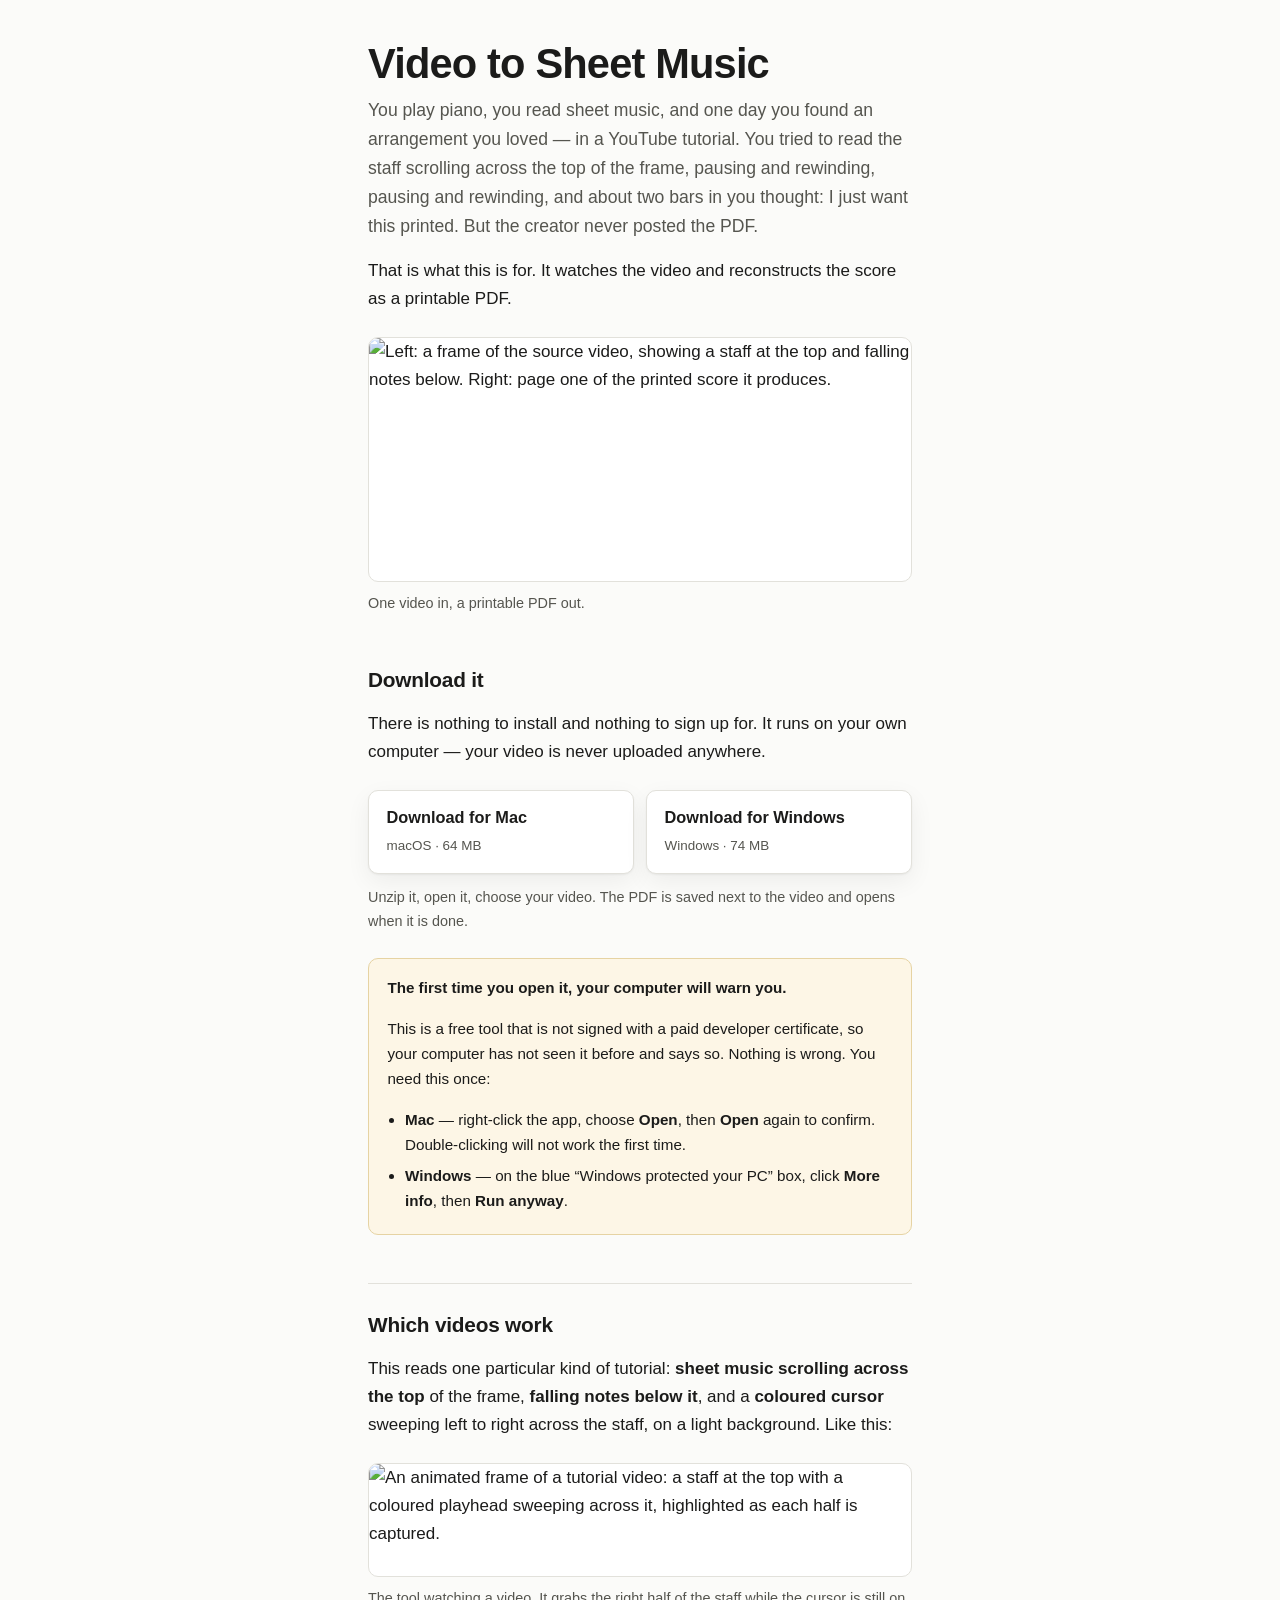
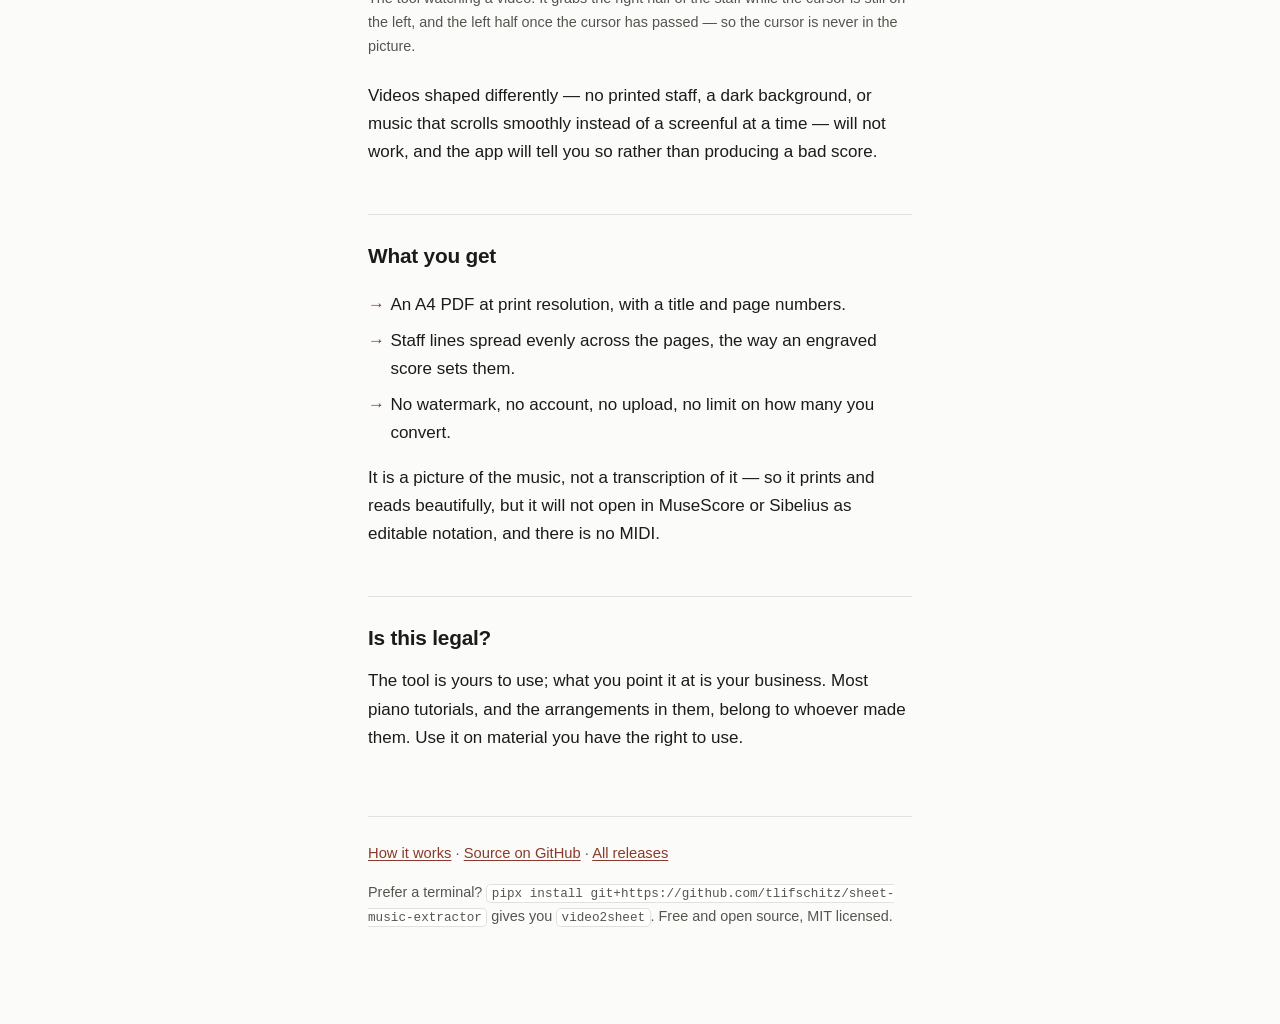
==== site/index.html @ eab3653b "feat: add the landing site for video2sheet.tlifschitz.com The app existed but the only way to find i" ====
<!doctype html>
<html lang="en">
<head>
<meta charset="utf-8">
<meta name="viewport" content="width=device-width, initial-scale=1">
<title>Video to Sheet Music</title>
<meta name="description" content="Turn a piano tutorial video into a printable PDF score. Free, runs on your own computer, nothing to install.">
<meta property="og:title" content="Video to Sheet Music">
<meta property="og:description" content="Turn a piano tutorial video into a printable PDF score.">
<meta property="og:image" content="images/before-after.png">
<link rel="stylesheet" href="style.css">
<link rel="icon" href="data:image/svg+xml,<svg xmlns='http://www.w3.org/2000/svg' viewBox='0 0 16 16'><text y='14' font-size='14'>&#127932;</text></svg>">
</head>
<body>

<header>
  <h1>Video to Sheet Music</h1>
  <p class="lede">
    You play piano, you read sheet music, and one day you found an arrangement
    you loved — in a YouTube tutorial. You tried to read the staff scrolling
    across the top of the frame, pausing and rewinding, pausing and rewinding,
    and about two bars in you thought: I just want this printed. But the
    creator never posted the PDF.
  </p>
  <p>That is what this is for. It watches the video and reconstructs the score as a printable PDF.</p>
</header>

<main>

<figure class="wide">
  <div class="scroll">
    <img src="images/before-after.png" width="1048" height="470"
         alt="Left: a frame of the source video, showing a staff at the top and falling notes below. Right: page one of the printed score it produces.">
  </div>
  <figcaption>One video in, a printable PDF out.</figcaption>
</figure>

<h2>Download it</h2>

<p>
  There is nothing to install and nothing to sign up for. It runs on your own
  computer — your video is never uploaded anywhere.
</p>

<div class="downloads">
  <a class="btn" id="mac"
     href="https://github.com/tlifschitz/sheet-music-extractor/releases/latest/download/Video-to-Sheet-Music-macOS.zip">
    <b>Download for Mac</b>
    <span>macOS · 64&nbsp;MB</span>
  </a>
  <a class="btn" id="win"
     href="https://github.com/tlifschitz/sheet-music-extractor/releases/latest/download/Video-to-Sheet-Music-Windows.zip">
    <b>Download for Windows</b>
    <span>Windows · 74&nbsp;MB</span>
  </a>
</div>

<p class="small soft">
  Unzip it, open it, choose your video. The PDF is saved next to the video and
  opens when it is done.
</p>

<div class="note">
  <p><b>The first time you open it, your computer will warn you.</b></p>
  <p>
    This is a free tool that is not signed with a paid developer certificate,
    so your computer has not seen it before and says so. Nothing is wrong. You
    need this once:
  </p>
  <ul>
    <li><b>Mac</b> — right-click the app, choose <b>Open</b>, then <b>Open</b> again to confirm. Double-clicking will not work the first time.</li>
    <li><b>Windows</b> — on the blue “Windows protected your PC” box, click <b>More info</b>, then <b>Run anyway</b>.</li>
  </ul>
</div>

<h2>Which videos work</h2>

<p>
  This reads one particular kind of tutorial: <b>sheet music scrolling across
  the top</b> of the frame, <b>falling notes below it</b>, and a
  <b>coloured cursor</b> sweeping left to right across the staff, on a light
  background. Like this:
</p>

<figure>
  <div class="scroll">
    <img src="images/detector.gif" width="760" height="158"
         alt="An animated frame of a tutorial video: a staff at the top with a coloured playhead sweeping across it, highlighted as each half is captured.">
  </div>
  <figcaption>
    The tool watching a video. It grabs the right half of the staff while the
    cursor is still on the left, and the left half once the cursor has passed —
    so the cursor is never in the picture.
  </figcaption>
</figure>

<p>
  Videos shaped differently — no printed staff, a dark background, or music
  that scrolls smoothly instead of a screenful at a time — will not work, and
  the app will tell you so rather than producing a bad score.
</p>

<h2>What you get</h2>

<ul class="plain">
  <li>An A4 PDF at print resolution, with a title and page numbers.</li>
  <li>Staff lines spread evenly across the pages, the way an engraved score sets them.</li>
  <li>No watermark, no account, no upload, no limit on how many you convert.</li>
</ul>

<p>
  It is a picture of the music, not a transcription of it — so it prints and
  reads beautifully, but it will not open in MuseScore or Sibelius as editable
  notation, and there is no MIDI.
</p>

<h2>Is this legal?</h2>

<p>
  The tool is yours to use; what you point it at is your business. Most piano
  tutorials, and the arrangements in them, belong to whoever made them. Use it
  on material you have the right to use.
</p>

</main>

<footer>
  <p>
    <a href="how-it-works.html">How it works</a> ·
    <a href="https://github.com/tlifschitz/sheet-music-extractor">Source on GitHub</a> ·
    <a href="https://github.com/tlifschitz/sheet-music-extractor/releases">All releases</a>
  </p>
  <p class="small">
    Prefer a terminal? <code>pipx install git+https://github.com/tlifschitz/sheet-music-extractor</code>
    gives you <code>video2sheet</code>. Free and open source, MIT licensed.
  </p>
</footer>

<script>
// Promote the button that matches the visitor's computer. Both links always
// work and both stay visible: platform detection is wrong often enough that
// hiding one would strand people on the wrong machine.
(function () {
  var ua = (navigator.userAgentData && navigator.userAgentData.platform)
        || navigator.platform || navigator.userAgent || "";
  var mac = /mac/i.test(ua);
  var win = /win/i.test(ua);
  if (mac === win) return;              // unknown, or somehow both: leave it alone
  var el = document.getElementById(mac ? "mac" : "win");
  if (el) el.classList.add("suggested");
})();
</script>

</body>
</html>
---- site/style.css ----
/* One stylesheet, no framework, no external requests. The page has to be fast
   for someone on a phone who just wants a PDF. */

:root {
  color-scheme: light dark;

  /* Light is the base. Both themes redefine these same names, so no colour is
     ever defined only inside a media query. */
  --bg: #fbfbf9;
  --panel: #ffffff;
  --ink: #1b1b1a;
  --ink-soft: #55554f;
  --rule: #e2e1db;
  --accent: #8a3a2c;
  --accent-ink: #ffffff;
  --warn-bg: #fdf6e6;
  --warn-rule: #e6d3a3;
  --shadow: 0 1px 2px rgba(0, 0, 0, .05), 0 8px 24px rgba(0, 0, 0, .06);
}

@media (prefers-color-scheme: dark) {
  :root {
    --bg: #16171a;
    --panel: #1e2024;
    --ink: #e8e8e4;
    --ink-soft: #a2a49e;
    --rule: #313339;
    --accent: #e08a72;
    --accent-ink: #1b1b1a;
    --warn-bg: #262218;
    --warn-rule: #4d4227;
    --shadow: 0 1px 2px rgba(0, 0, 0, .4), 0 8px 24px rgba(0, 0, 0, .35);
  }
}

* { box-sizing: border-box; }

body {
  margin: 0;
  padding: 0 1.25rem 5rem;
  background: var(--bg);
  color: var(--ink);
  font: 17px/1.65 -apple-system, BlinkMacSystemFont, "Segoe UI", Roboto,
        "Helvetica Neue", Arial, sans-serif;
  -webkit-text-size-adjust: 100%;
}

main, header, footer { max-width: 34rem; margin: 0 auto; }

/* Figures are allowed to break the measure, but they scroll inside their own
   box rather than pushing the page sideways. */
.wide { max-width: 60rem; }

h1 {
  font-size: clamp(1.9rem, 6vw, 2.6rem);
  line-height: 1.15;
  letter-spacing: -.02em;
  margin: 2.5rem 0 .5rem;
}
h2 {
  font-size: 1.3rem;
  letter-spacing: -.01em;
  margin: 3rem 0 .75rem;
  padding-top: 1.5rem;
  border-top: 1px solid var(--rule);
}
h2:first-of-type { border-top: 0; padding-top: 0; }
h3 { font-size: 1.02rem; margin: 1.75rem 0 .4rem; }

p { margin: 0 0 1rem; }
.lede { font-size: 1.1rem; color: var(--ink-soft); }
.soft { color: var(--ink-soft); }
.small { font-size: .9rem; }

a { color: var(--accent); text-underline-offset: .15em; }
a:hover { text-decoration-thickness: 2px; }

img { max-width: 100%; height: auto; display: block; }

figure { margin: 1.5rem 0; }
figure .scroll { overflow-x: auto; border: 1px solid var(--rule); border-radius: 10px;
                 background: var(--panel); }
figure img { border-radius: 9px; }
figcaption { margin-top: .6rem; font-size: .9rem; color: var(--ink-soft); }

/* Dense figures — the plotted ones — stay legible by scrolling inside their
   own box rather than shrinking to illegibility. min() rather than a media
   query so it is self-limiting: on a narrow screen the floor collapses to the
   container width and the page cannot be pushed sideways. A plain 34rem here
   forced the whole layout wider than a phone. */
figure.detail img { min-width: min(34rem, 100%); }

/* --- Downloads ---------------------------------------------------------- */

.downloads { display: flex; flex-wrap: wrap; gap: .75rem; margin: 1.5rem 0 .75rem; }

.btn {
  display: block;
  flex: 1 1 13rem;
  min-width: 0;
  padding: .85rem 1.1rem;
  border: 1px solid var(--rule);
  border-radius: 10px;
  background: var(--panel);
  color: var(--ink);
  text-decoration: none;
  box-shadow: var(--shadow);
}
.btn b { display: block; font-size: 1.02rem; }
.btn span { font-size: .84rem; color: var(--ink-soft); }
.btn:hover { border-color: var(--accent); }

/* Set by a few lines of script once the platform is known. Everything works
   without it — this only changes which button looks like the obvious one. */
.btn.suggested {
  background: var(--accent);
  border-color: var(--accent);
  color: var(--accent-ink);
}
.btn.suggested span { color: var(--accent-ink); opacity: .85; }

.note {
  margin: 1.5rem 0;
  padding: 1rem 1.15rem;
  background: var(--warn-bg);
  border: 1px solid var(--warn-rule);
  border-radius: 10px;
  font-size: .95rem;
}
.note p:last-child, .note ul:last-child { margin-bottom: 0; }
.note ul { margin: .5rem 0 0; padding-left: 1.1rem; }
.note li { margin: .35rem 0; }

code, kbd {
  font-family: ui-monospace, SFMono-Regular, Menlo, Consolas, monospace;
  font-size: .88em;
  /* The install line is one unbreakable token wider than a phone. Without
     this it is the only thing on the page that can push the body sideways. */
  overflow-wrap: anywhere;
  background: var(--panel);
  border: 1px solid var(--rule);
  border-radius: 5px;
  padding: .1em .35em;
}
pre {
  background: var(--panel);
  border: 1px solid var(--rule);
  border-radius: 10px;
  padding: .9rem 1rem;
  overflow-x: auto;
}
pre code { background: none; border: 0; padding: 0; }

ul.plain { list-style: none; padding: 0; }
ul.plain li { padding-left: 1.4rem; position: relative; margin: .5rem 0; }
ul.plain li::before { content: "→"; position: absolute; left: 0; color: var(--accent); }

footer {
  margin-top: 4rem;
  padding-top: 1.5rem;
  border-top: 1px solid var(--rule);
  font-size: .92rem;
  color: var(--ink-soft);
}

@media (max-width: 40rem) {
  figure .scroll { border: 0; background: none; }
}
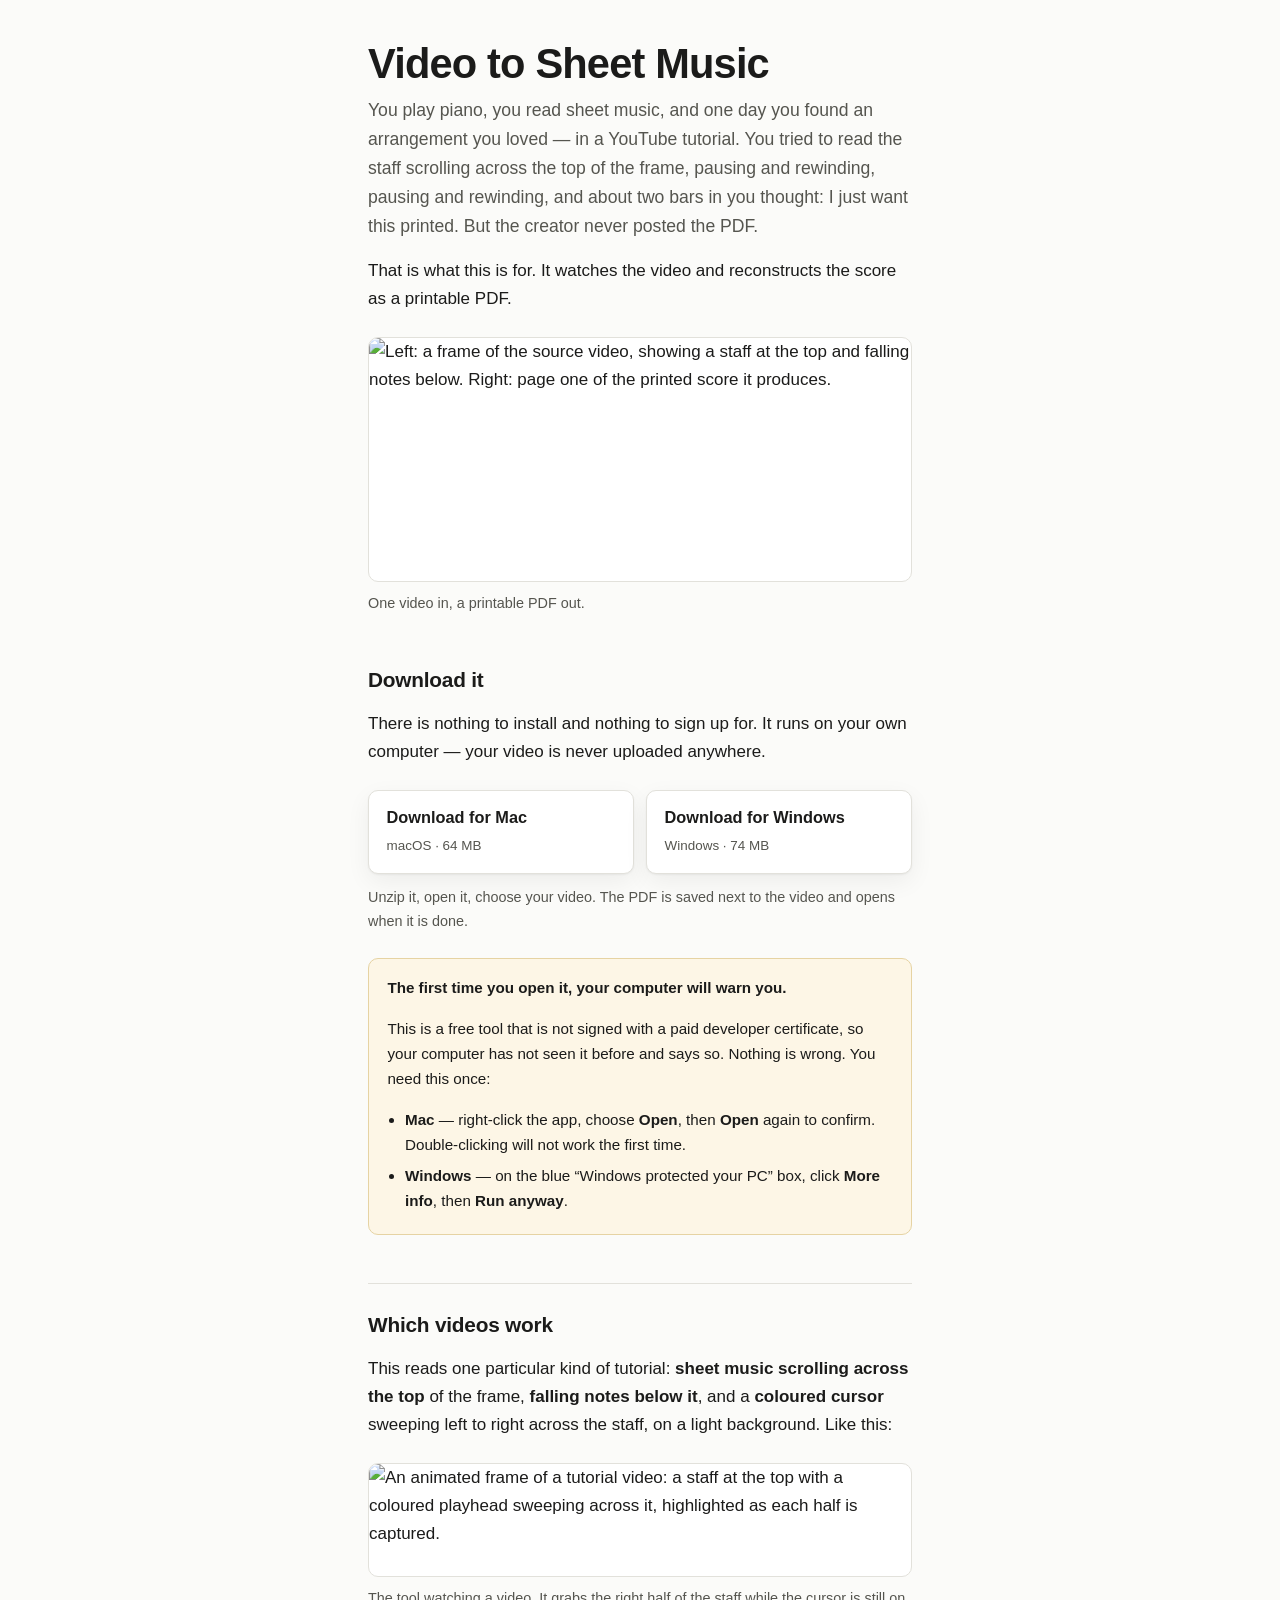
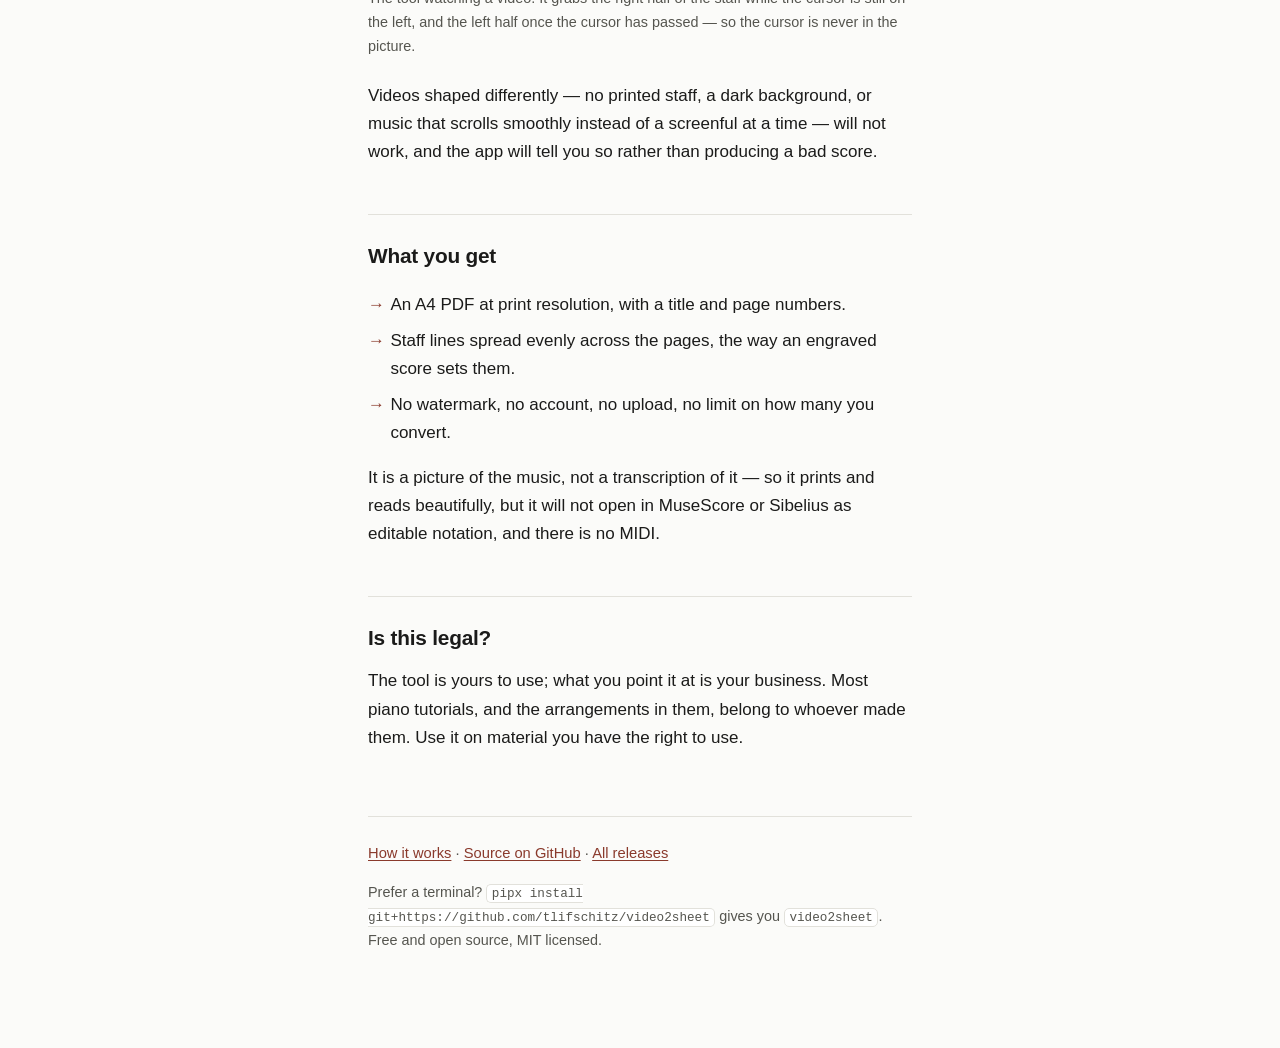
==== commit 411ec32c: "refactor: rename the project to video2sheet "sheet-music-extractor" described the machinery; video2s" ====
--- a/site/index.html
+++ b/site/index.html
@@ -44,12 +44,12 @@
 
 <div class="downloads">
   <a class="btn" id="mac"
-     href="https://github.com/tlifschitz/sheet-music-extractor/releases/latest/download/Video-to-Sheet-Music-macOS.zip">
+     href="https://github.com/tlifschitz/video2sheet/releases/latest/download/Video-to-Sheet-Music-macOS.zip">
     <b>Download for Mac</b>
     <span>macOS · 64&nbsp;MB</span>
   </a>
   <a class="btn" id="win"
-     href="https://github.com/tlifschitz/sheet-music-extractor/releases/latest/download/Video-to-Sheet-Music-Windows.zip">
+     href="https://github.com/tlifschitz/video2sheet/releases/latest/download/Video-to-Sheet-Music-Windows.zip">
     <b>Download for Windows</b>
     <span>Windows · 74&nbsp;MB</span>
   </a>
@@ -127,11 +127,11 @@
 <footer>
   <p>
     <a href="how-it-works.html">How it works</a> ·
-    <a href="https://github.com/tlifschitz/sheet-music-extractor">Source on GitHub</a> ·
-    <a href="https://github.com/tlifschitz/sheet-music-extractor/releases">All releases</a>
+    <a href="https://github.com/tlifschitz/video2sheet">Source on GitHub</a> ·
+    <a href="https://github.com/tlifschitz/video2sheet/releases">All releases</a>
   </p>
   <p class="small">
-    Prefer a terminal? <code>pipx install git+https://github.com/tlifschitz/sheet-music-extractor</code>
+    Prefer a terminal? <code>pipx install git+https://github.com/tlifschitz/video2sheet</code>
     gives you <code>video2sheet</code>. Free and open source, MIT licensed.
   </p>
 </footer>
